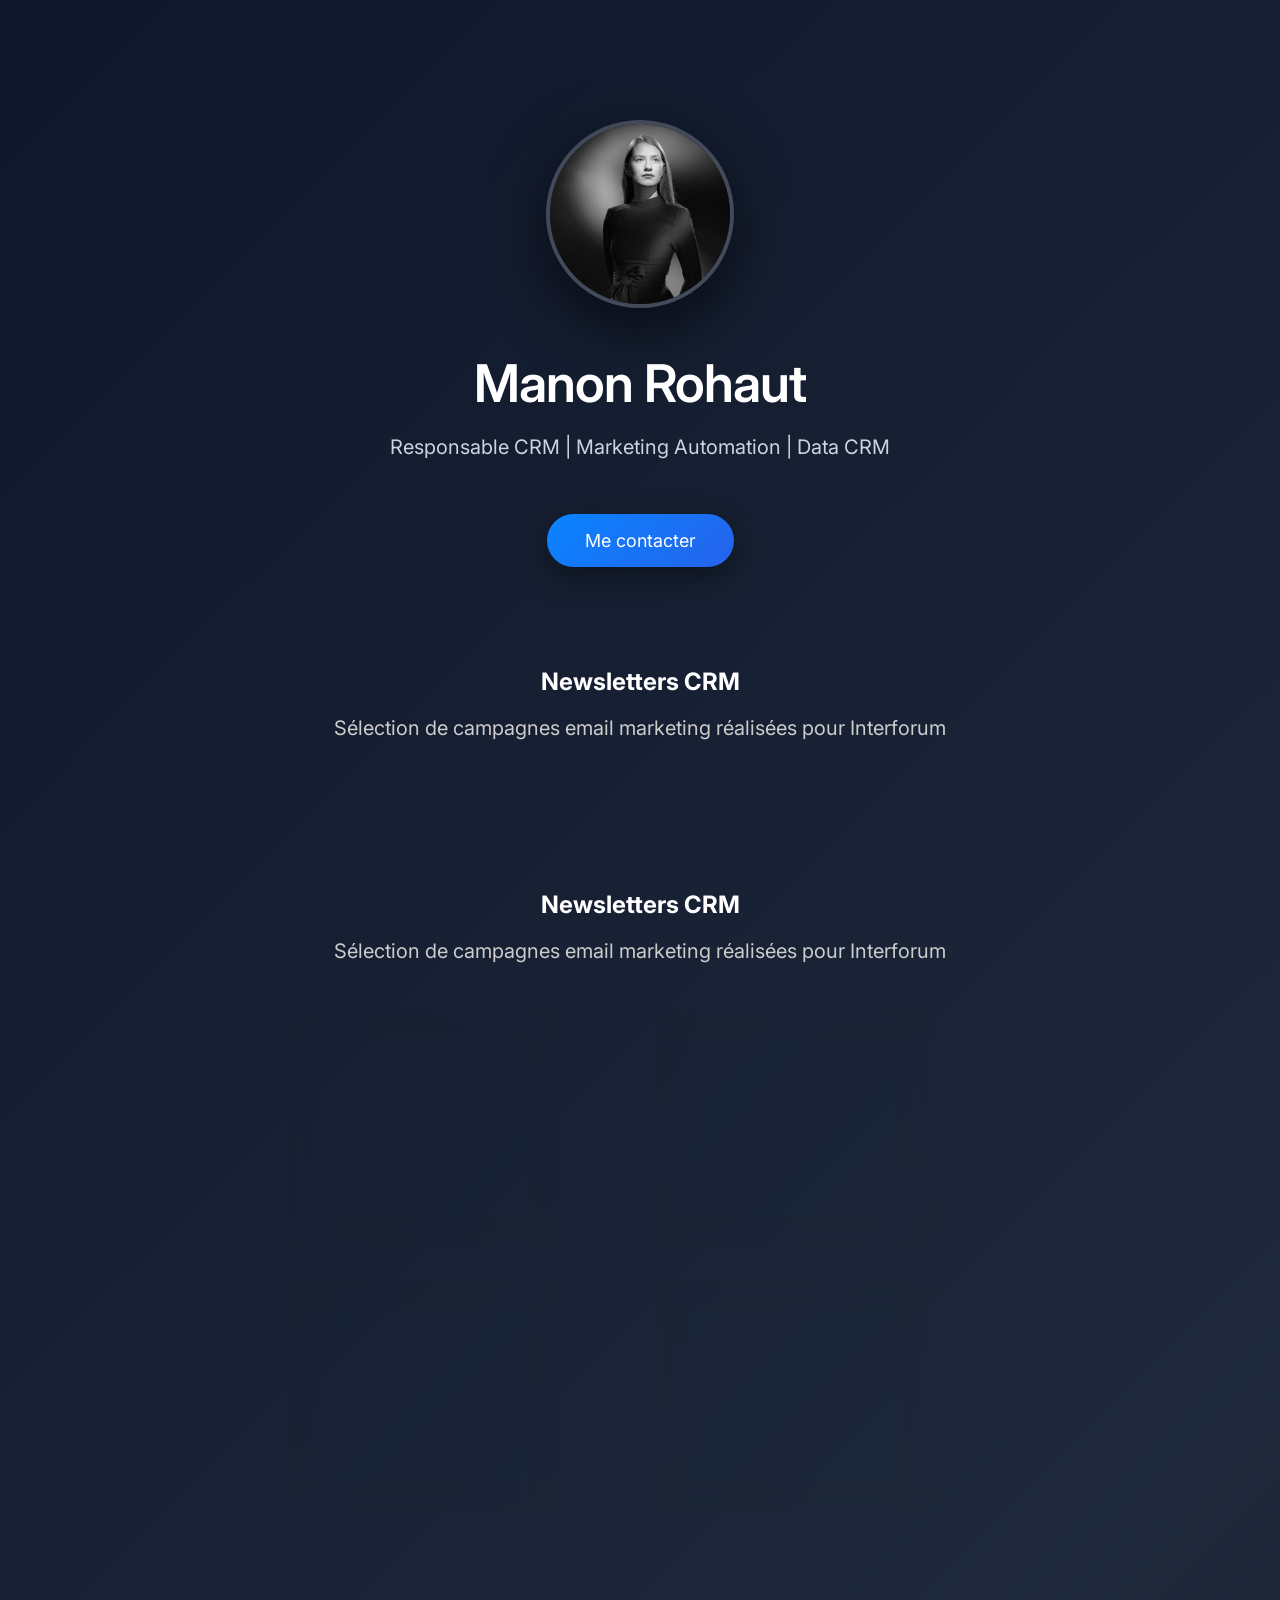
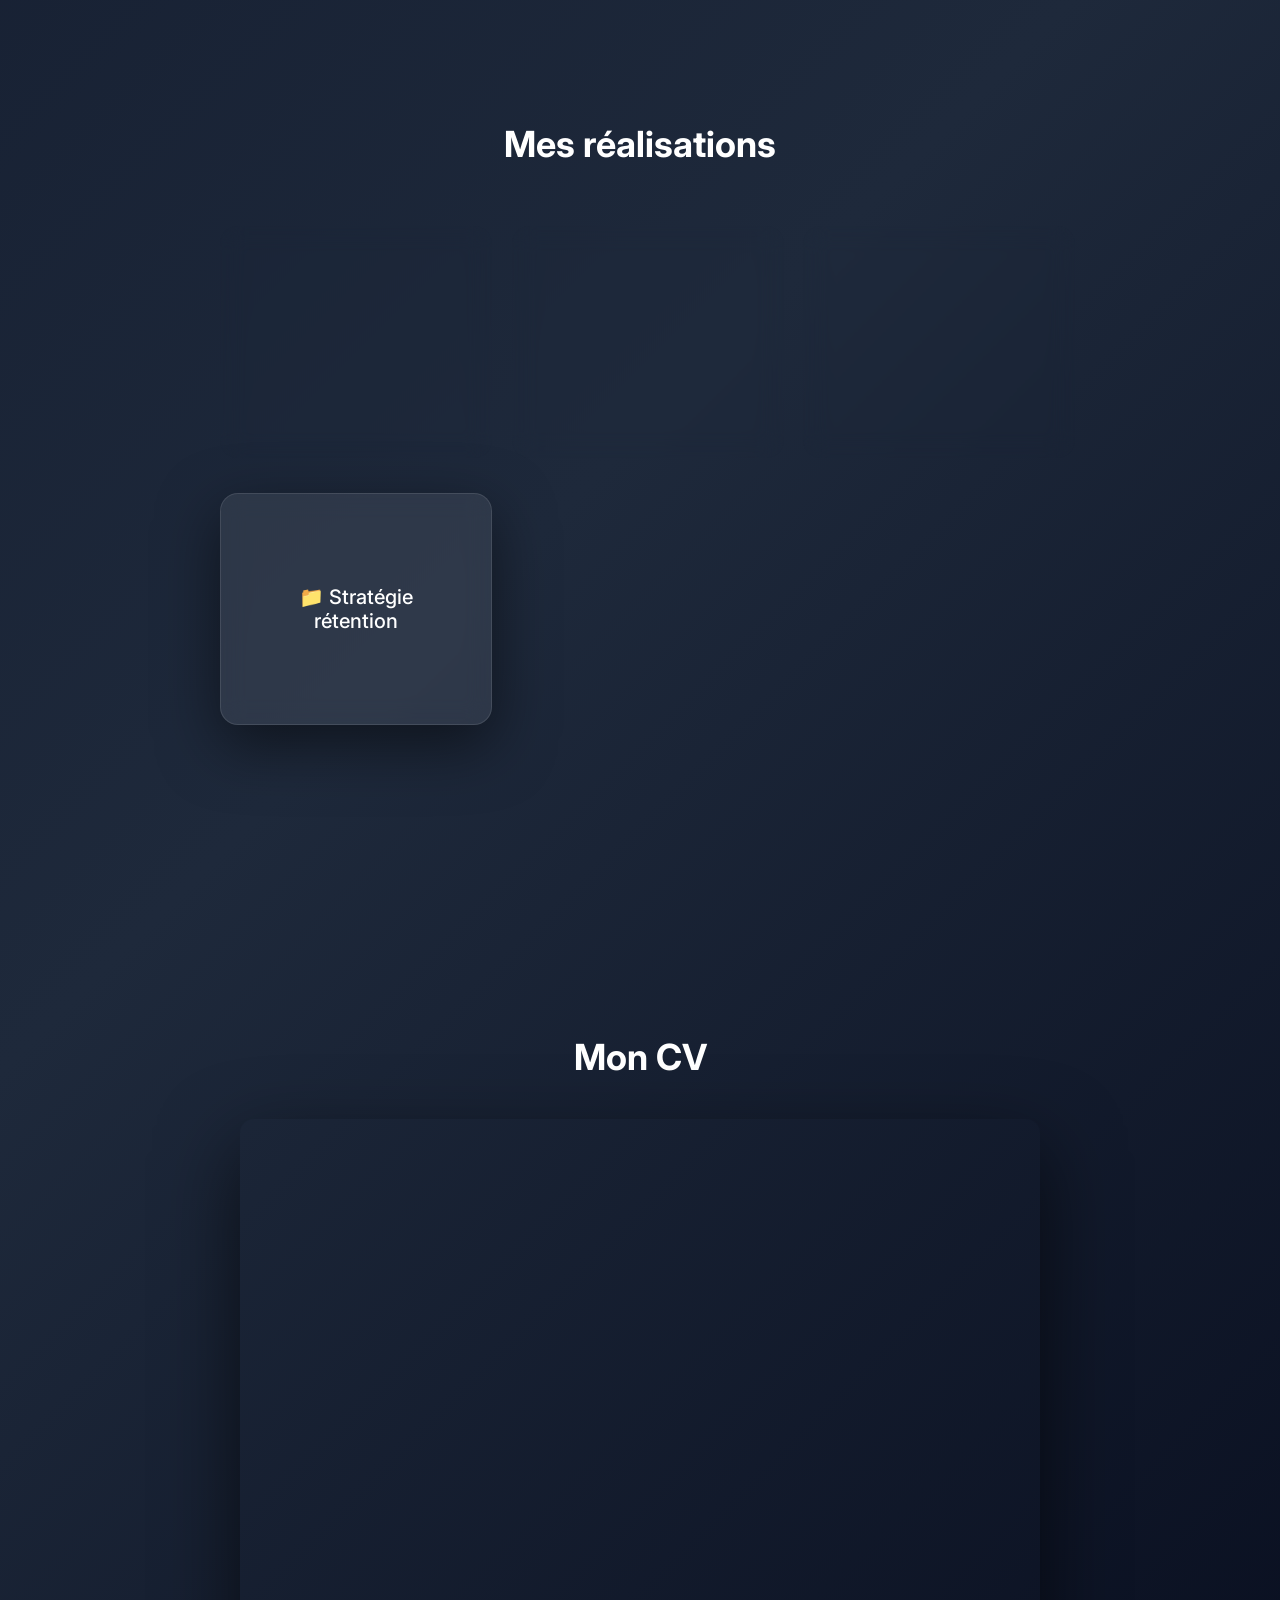
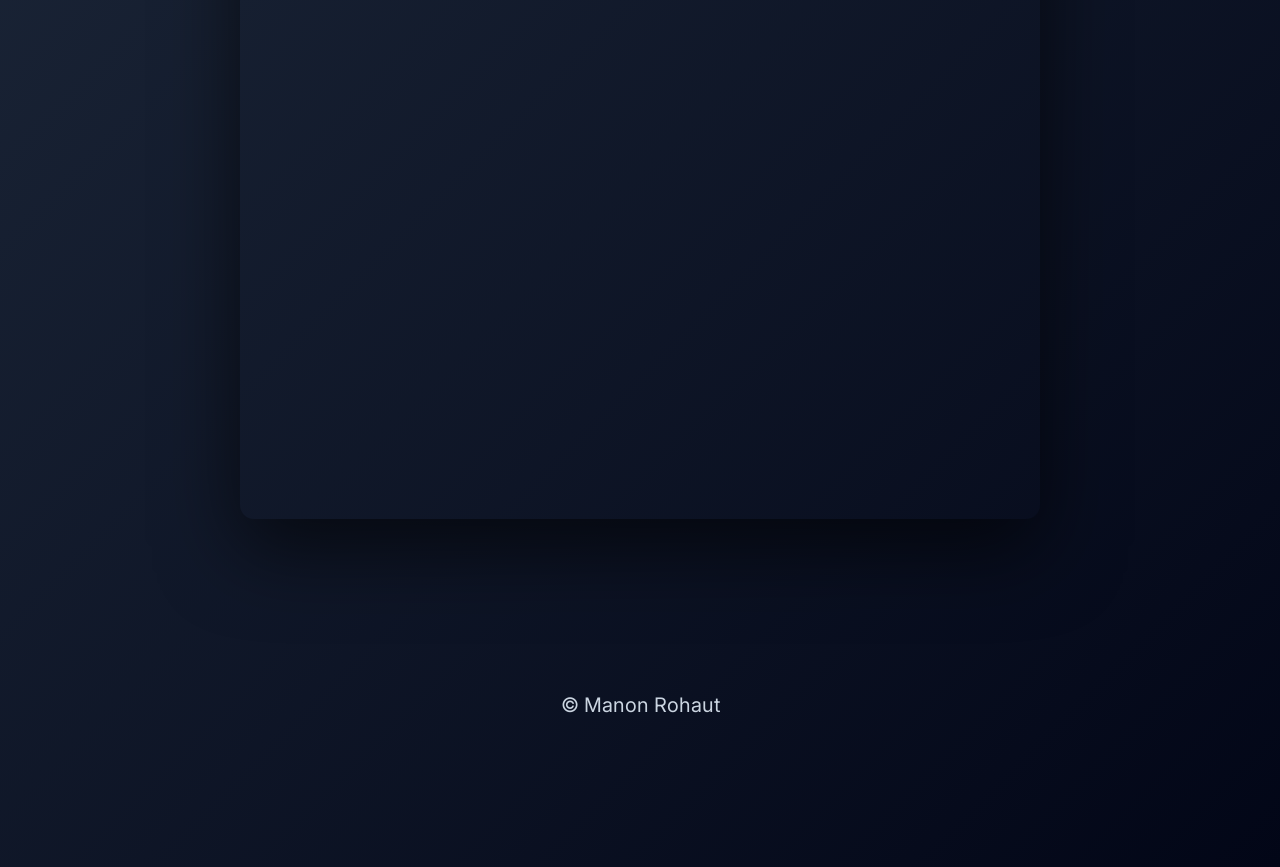
==== index.html @ 336e233c "Fix HTML structure and add interactivity script" ====
﻿<!DOCTYPE html>
<html lang="fr">
<head>
<meta charset="UTF-8">
<title>Portfolio CRM - Manon Rohaut</title>
<link rel="stylesheet" href="style.css">
<link rel="preconnect" href="https://fonts.googleapis.com">
<link href="https://fonts.googleapis.com/css2?family=Inter:wght@400;500;600&display=swap" rel="stylesheet">
</head>

<body>

<!-- HERO -->

<section class="hero">

<img src="images/photo manon portfolio.png" class="profile-photo">

<h1>Manon Rohaut</h1>
<p>Responsable CRM | Marketing Automation | Data CRM</p>

<a href="mailto:rohaut.manon@gmail.com" class="contact-button">
Me contacter
</a>

<section class="newsletter-section">

<h2>Newsletters CRM</h2>
<p class="subtitle">
Sélection de campagnes email marketing réalisées pour Interforum
</p>

<section class="newsletter-section">

<h2>Newsletters CRM</h2>

<p class="subtitle">
Sélection de campagnes email marketing réalisées pour Interforum
</p>

<div class="folder-container">

<div class="folder">

<div class="folder-title">📢 Marketing</div>

<div class="folder-content">

<a href="TON LIEN 1" target="_blank">🗯️ Nos titres au coeur de l'actu | BD/Mangas/Jeunesse 2026</a>
<a href="LIEN2" target="_blank">📘 Nos titres au coeur de l'actu | Littérature 2026</a>
<a href="LIEN3" target="_blank">🗯️ Au cœur de l’actu | BD/Mangas 2025</a>
<a href="LIEN4" target="_blank">💥 Au cœur de l’actu | Littérature 2025</a>
<a href="LIEN5" target="_blank">⚡ Inoxtag</a>
<a href="LIEN6" target="_blank">🗯️ Hugo Décrypte</a>
<a href="LIEN7" target="_blank">📚 Franck Thilliez</a>
<a href="LIEN8" target="_blank">🖋️ Nos auteurs d'Octobre</a>
<a href="LIEN9" target="_blank">🖋️ Nos auteurs de Septembre</a>
<a href="LIEN10" target="_blank">🔪 Mois du Polar</a>
<a href="LIEN11" target="_blank">🌞 Lectures d'été jeunesse</a>

</div>

</div>



<div class="folder">

<div class="folder-title">💼 Commercial</div>

<div class="folder-content">

<a href="LIEN12" target="_blank">🧘 Rayon Pratique</a>
<a href="LIEN13" target="_blank">🎈 Rayon Jeunesse</a>
<a href="LIEN14" target="_blank">🕵️‍♂️ Rayon Polar</a>
<a href="LIEN15" target="_blank">✨ JLMW 2026</a>
<a href="LIEN16" target="_blank">🎁 Fin d'année</a>
<a href="LIEN17" target="_blank">🏷️ Opération commerciale</a>
<a href="LIEN18" target="_blank">🚀 Nouveautés à paraître</a>

</div>

</div>



<div class="folder">

<div class="folder-title">⚙️ Services</div>

<div class="folder-content">

<a href="LIEN19" target="_blank">✅ Nouveau client #1</a>
<a href="LIEN20" target="_blank">✅ Nouveau client #2</a>
<a href="LIEN21" target="_blank">🖱️ Formation site BE</a>
<a href="LIEN22" target="_blank">🗯️ Votre avis compte</a>

</div>

</div>



<div class="folder">

<div class="folder-title">🏢 Interne / Editeurs</div>

<div class="folder-content">

<a href="LIEN23" target="_blank">Politique TVA Cultura</a>
<a href="LIEN24" target="_blank">🎥 Agenda médias</a>
<a href="LIEN25" target="_blank">📅 Informations forces de vente</a>
<a href="LIEN26" target="_blank">📅 Dates à retenir</a>

</div>

</div>

</div>

</section>

<!-- REALISATIONS -->

<section class="projects">

<h2>Mes réalisations</h2>

<div class="folder-container">

<a href="projet1/index.html" class="folder">
📁 Lifecycle CRM
</a>

<a href="projet2/index.html" class="folder">
📁 Segmentation clients
</a>

<a href="projet3/index.html" class="folder">
📁 Optimisation email
</a>

<a href="projet4/index.html" class="folder">
📁 Stratégie rétention
</a>

</div>

</section>



  
</section>

<!-- CV -->

<section class="cv">

<h2>Mon CV</h2>

<iframe src="cv/CV_détaillé_Martin_LALLEMAND_12_2023_.pdf" width="800" height="1000"></iframe>

</section>


<footer>
<p>© Manon Rohaut</p>
</footer>

<script>

document.querySelectorAll(".folder-title").forEach(folder => {

folder.addEventListener("click", () => {

const content = folder.nextElementSibling

if(content.style.display === "flex"){
content.style.display = "none"
}
else{
content.style.display = "flex"
}

})

})

</script>

  
</body>

</html>
---- style.css ----
body{
font-family: Inter,-apple-system,BlinkMacSystemFont,"Segoe UI",Roboto,Helvetica,Arial,sans-serif;
margin:0;
background:linear-gradient(135deg,#0f172a,#1e293b,#020617);
color:white;
text-align:center;
}

/* HERO */

.hero{
padding:120px 20px 80px;
}

.profile-photo{
width:180px;
height:180px;
border-radius:50%;
object-fit:cover;
object-position:50% 15%;
margin-bottom:30px;
border:4px solid rgba(255,255,255,0.2);
box-shadow:0 20px 60px rgba(0,0,0,0.6);
}

h1{
font-size:52px;
margin:10px 0;
font-weight:600;
letter-spacing:-1px;
}

p{
font-size:20px;
color:#cbd5e1;
}

/* BOUTON CONTACT */

.contact-button{
display:inline-block;
margin-top:35px;
padding:16px 38px;
background:linear-gradient(135deg,#0a84ff,#2563eb);
color:white;
font-size:18px;
border-radius:30px;
text-decoration:none;
box-shadow:0 10px 30px rgba(0,0,0,0.4);
transition:all .25s ease;
}

.contact-button:hover{
transform:translateY(-3px);
box-shadow:0 20px 40px rgba(0,0,0,0.5);
}

/* SECTIONS */

section{
max-width:1100px;
margin:auto;
}

.projects{
padding:100px 20px;
}

.projects h2{
font-size:36px;
margin-bottom:60px;
}

.newsletter-section{
padding:80px 10%;
text-align:center;
}

.subtitle{
margin-bottom:50px;
color:#ccc;
}

.folders{
display:flex;
justify-content:center;
gap:60px;
flex-wrap:wrap;
}

.folder{
display:flex;
flex-direction:column;
align-items:center;
justify-content:center;

width:180px;
height:140px;

background:#1f2a3a;
border-radius:10px;

text-decoration:none;
color:white;

font-size:40px;

transition:0.3s;
box-shadow:0 8px 20px rgba(0,0,0,0.25);
}

.folder span{
font-size:16px;
margin-top:10px;
}

.folder:hover{
transform:translateY(-8px);
background:#2d3f58;
}


.category-page{
padding:80px 10%;
text-align:center;
}

.newsletter-list{
margin-top:40px;
display:flex;
flex-direction:column;
gap:15px;
max-width:600px;
margin-left:auto;
margin-right:auto;
}

.newsletter-list a{
background:#1f2a3a;
padding:15px;
border-radius:6px;
text-decoration:none;
color:white;
transition:0.25s;
}

.newsletter-list a:hover{
background:#2d3f58;
transform:translateX(5px);
}

.back{
display:inline-block;
margin-top:40px;
text-decoration:none;
color:white;
opacity:0.8;
}


/* DOSSIERS */

.folder-container{
display:grid;
grid-template-columns:repeat(auto-fit,minmax(220px,1fr));
gap:35px;
}

.folder{
background:rgba(255,255,255,0.08);
backdrop-filter:blur(12px);
padding:45px;
border-radius:18px;
text-decoration:none;
color:white;
font-size:20px;
font-weight:500;
border:1px solid rgba(255,255,255,0.1);
box-shadow:0 20px 60px rgba(0,0,0,0.5);
transition:all .25s ease;
}

.folder:hover{
transform:translateY(-6px) scale(1.03);
background:rgba(255,255,255,0.15);
}

/* CV */

.cv{
padding:100px 20px;
}

.cv h2{
font-size:36px;
margin-bottom:40px;
}

iframe{
border:none;
border-radius:14px;
box-shadow:0 30px 80px rgba(0,0,0,0.6);
}

/* FOOTER */

footer{
padding:50px;
font-size:14px;
color:#94a3b8;
}
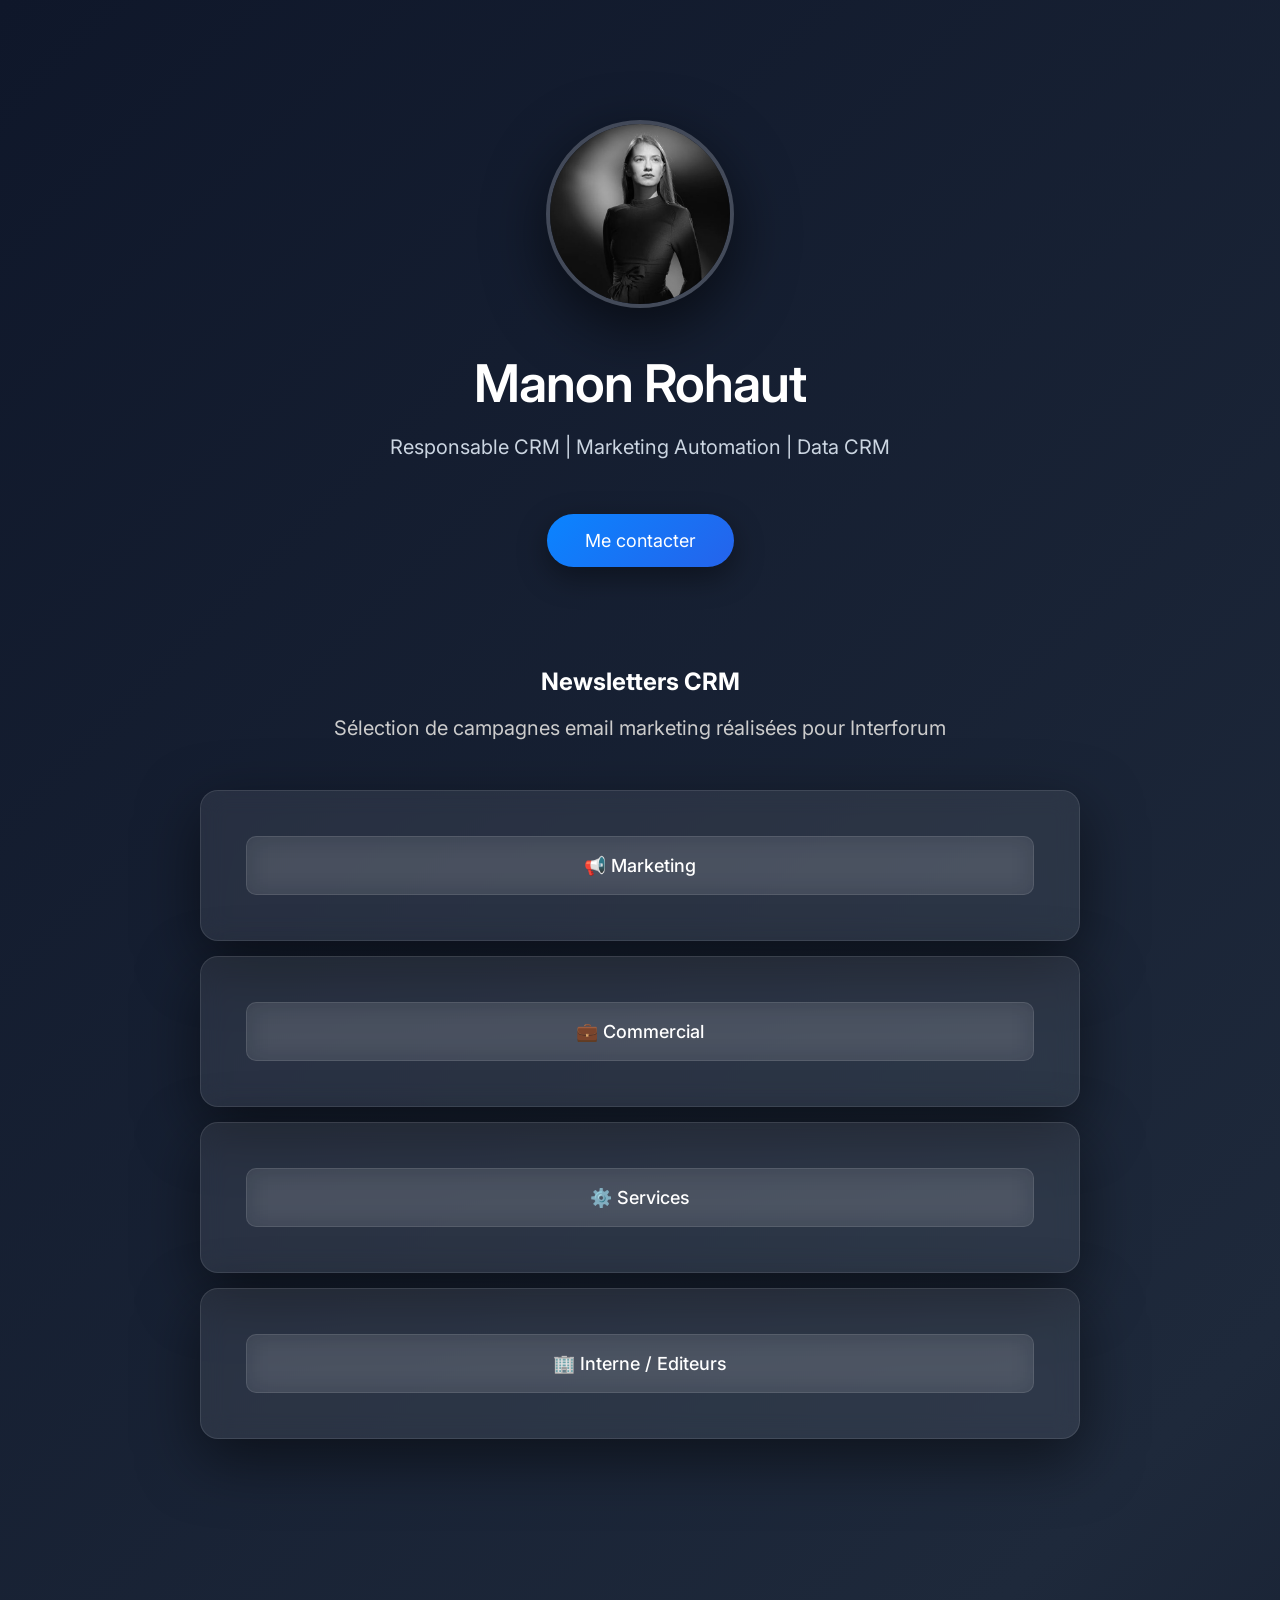
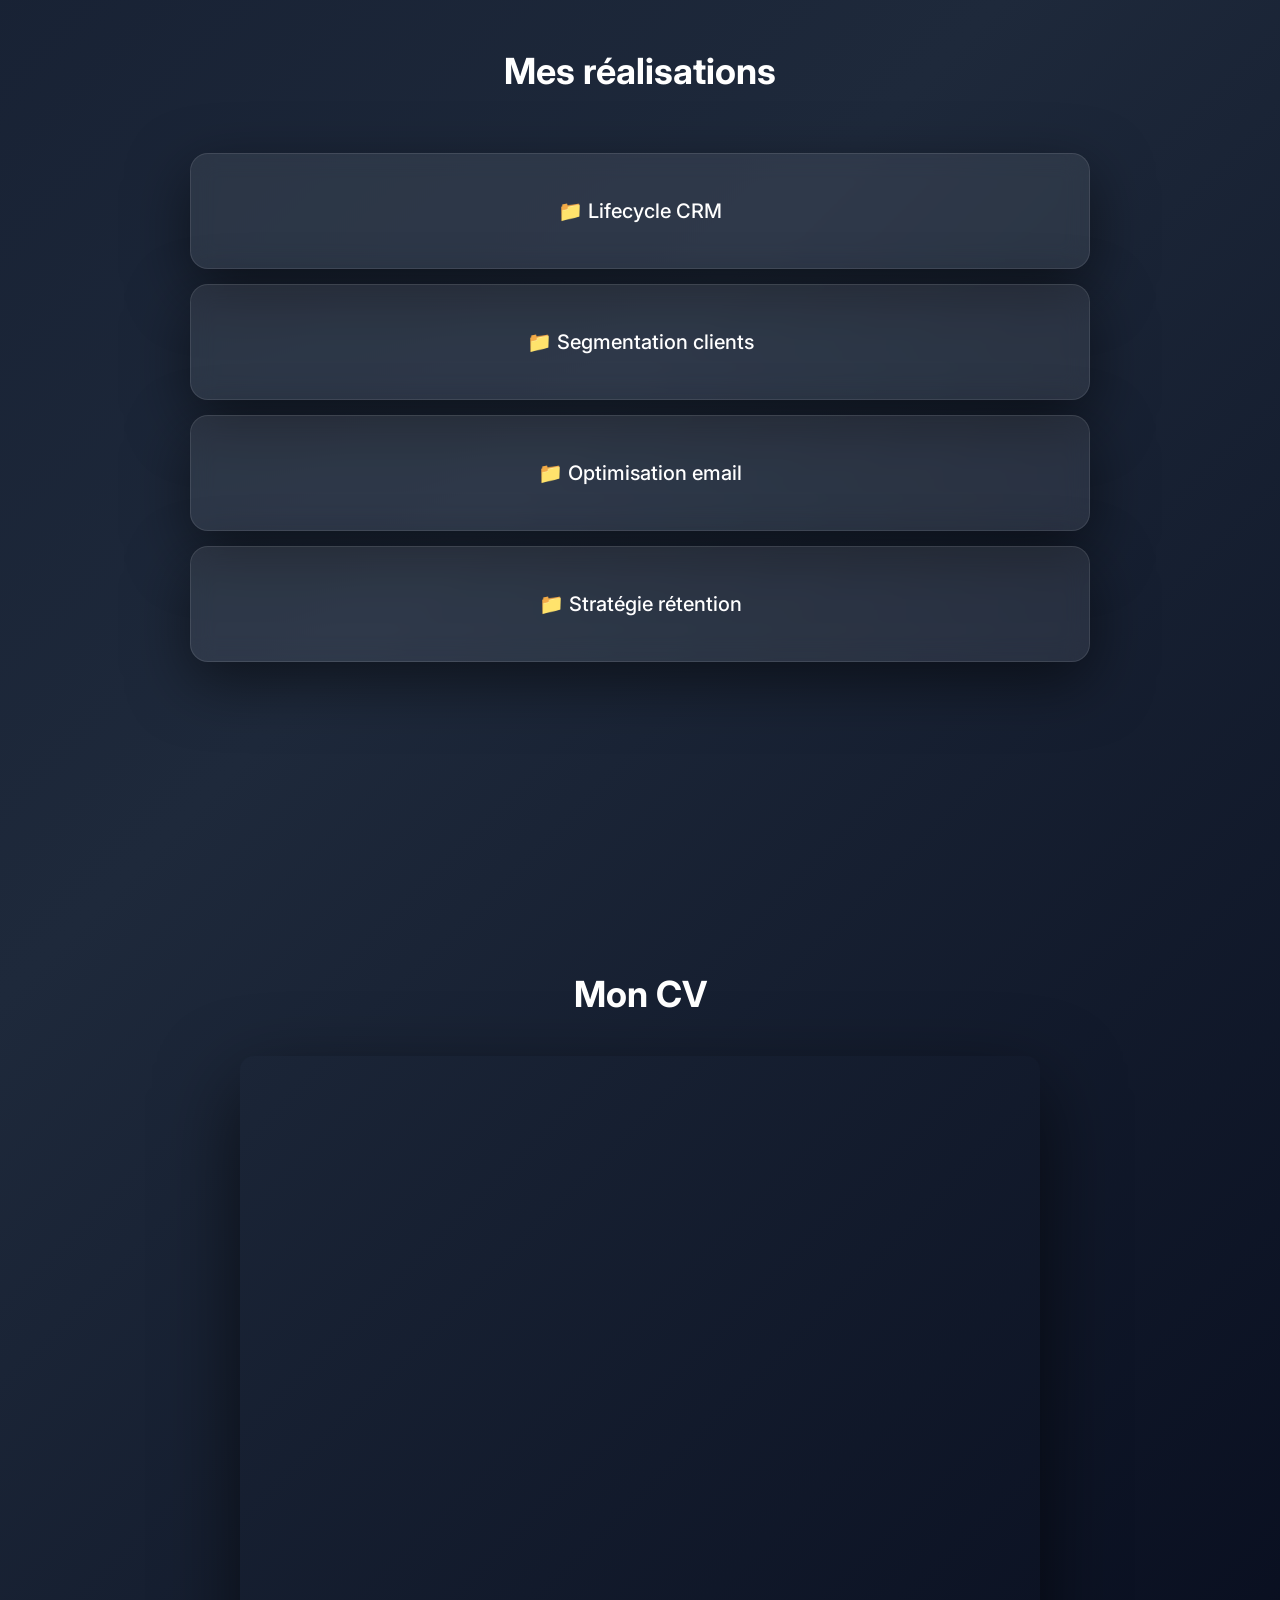
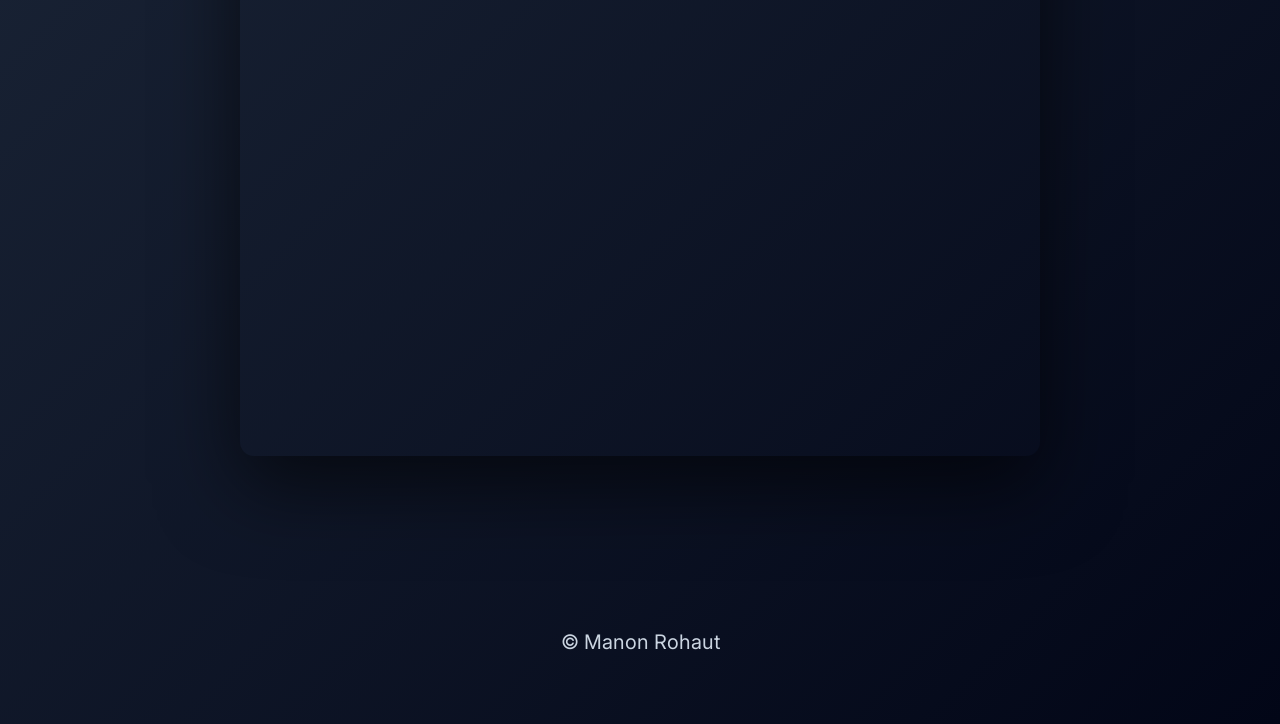
==== commit a94f6f07: "Fix HTML formatting and remove duplicates" ====
--- a/index.html
+++ b/index.html
@@ -22,13 +22,6 @@
 <a href="mailto:rohaut.manon@gmail.com" class="contact-button">
 Me contacter
 </a>
-
-<section class="newsletter-section">
-
-<h2>Newsletters CRM</h2>
-<p class="subtitle">
-Sélection de campagnes email marketing réalisées pour Interforum
-</p>
 
 <section class="newsletter-section">
 
--- a/style.css
+++ b/style.css
@@ -81,44 +81,6 @@
 color:#ccc;
 }
 
-.folders{
-display:flex;
-justify-content:center;
-gap:60px;
-flex-wrap:wrap;
-}
-
-.folder{
-display:flex;
-flex-direction:column;
-align-items:center;
-justify-content:center;
-
-width:180px;
-height:140px;
-
-background:#1f2a3a;
-border-radius:10px;
-
-text-decoration:none;
-color:white;
-
-font-size:40px;
-
-transition:0.3s;
-box-shadow:0 8px 20px rgba(0,0,0,0.25);
-}
-
-.folder span{
-font-size:16px;
-margin-top:10px;
-}
-
-.folder:hover{
-transform:translateY(-8px);
-background:#2d3f58;
-}
-
 
 .category-page{
 padding:80px 10%;
@@ -210,5 +172,53 @@
 color:#94a3b8;
 }
 
-
-
+/* DOSSIERS NEWSLETTERS OUVRABLES */
+
+.folder-container{
+max-width:900px;
+margin:auto;
+display:flex;
+flex-direction:column;
+gap:15px;
+}
+
+.folder-title{
+background:rgba(255,255,255,0.08);
+backdrop-filter:blur(12px);
+padding:18px 22px;
+border-radius:10px;
+cursor:pointer;
+font-size:18px;
+font-weight:500;
+border:1px solid rgba(255,255,255,0.1);
+transition:all .2s ease;
+}
+
+.folder-title:hover{
+background:rgba(255,255,255,0.15);
+}
+
+.folder-content{
+display:none;
+flex-direction:column;
+margin-top:8px;
+background:rgba(255,255,255,0.04);
+border-radius:10px;
+overflow:hidden;
+border:1px solid rgba(255,255,255,0.08);
+}
+
+.folder-content a{
+padding:14px 18px;
+text-decoration:none;
+color:#e2e8f0;
+border-top:1px solid rgba(255,255,255,0.05);
+transition:all .2s ease;
+}
+
+.folder-content a:hover{
+background:rgba(255,255,255,0.08);
+padding-left:22px;
+}
+
+
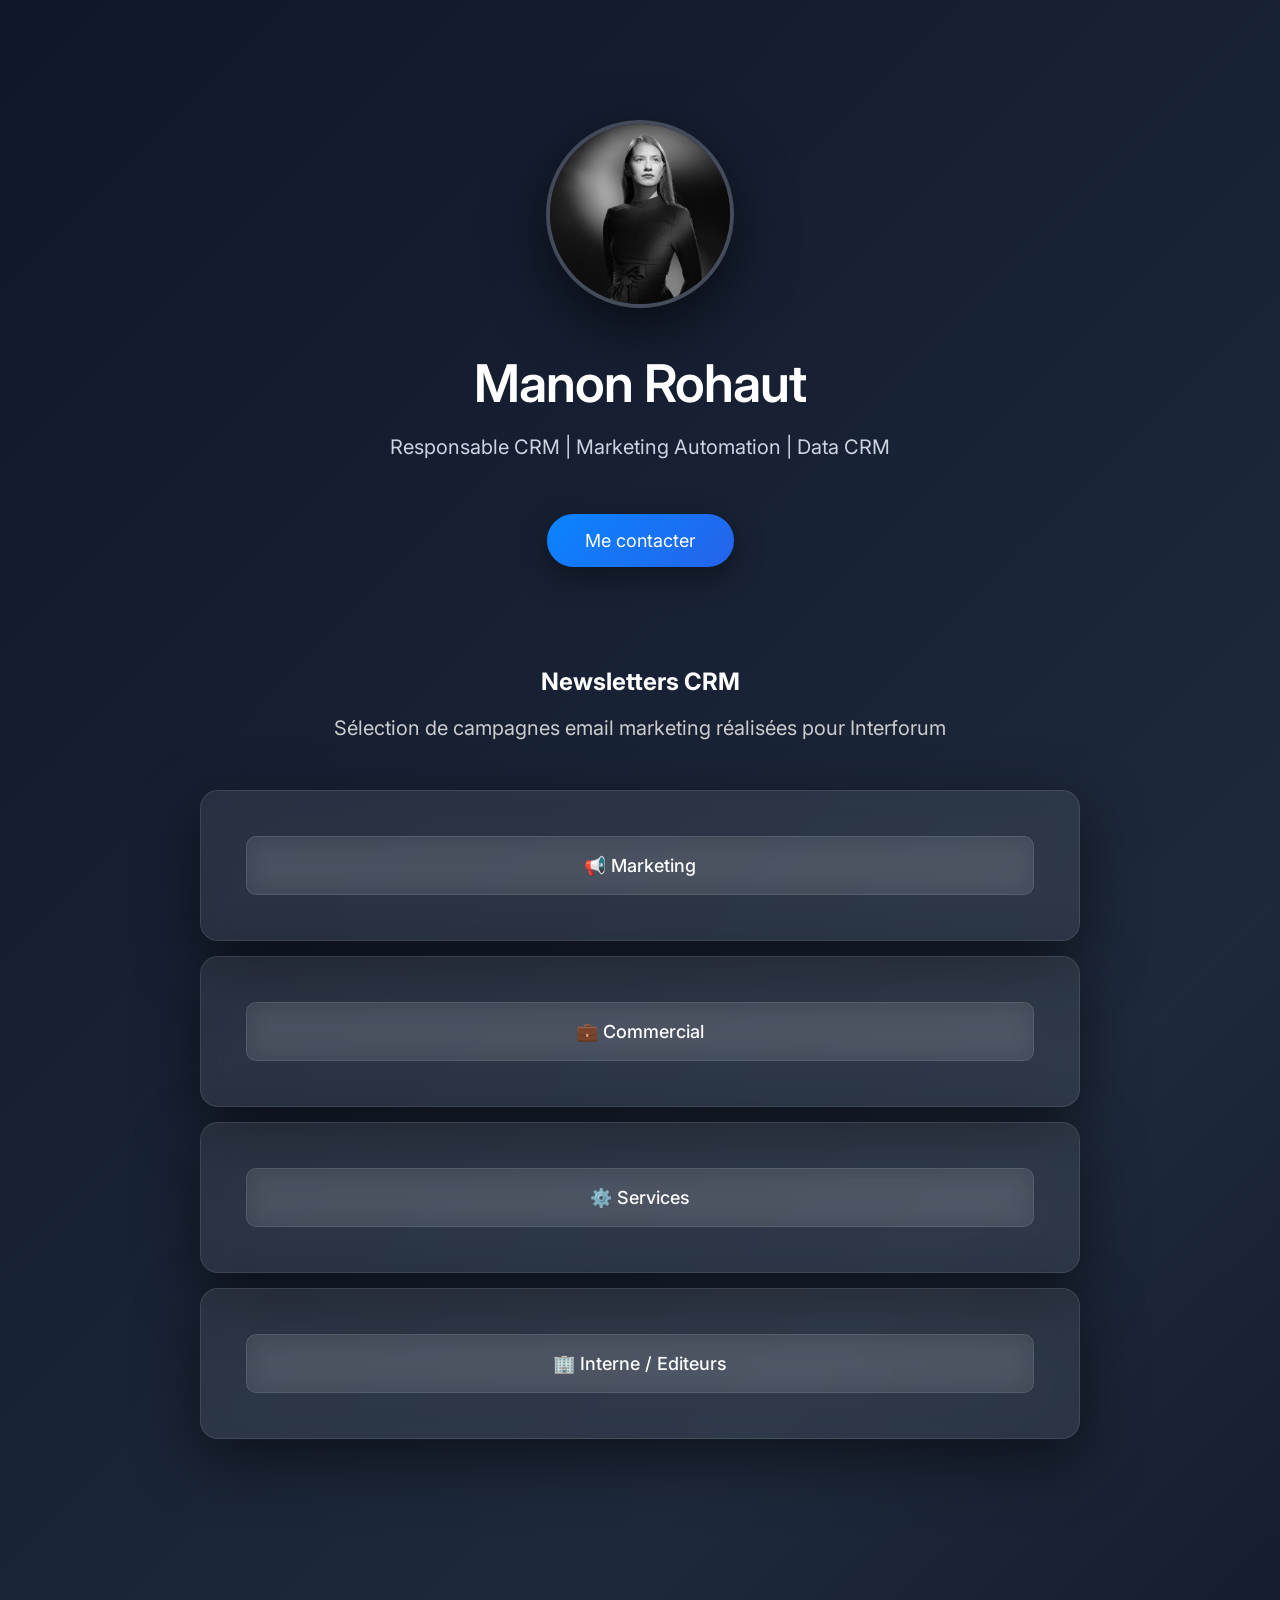
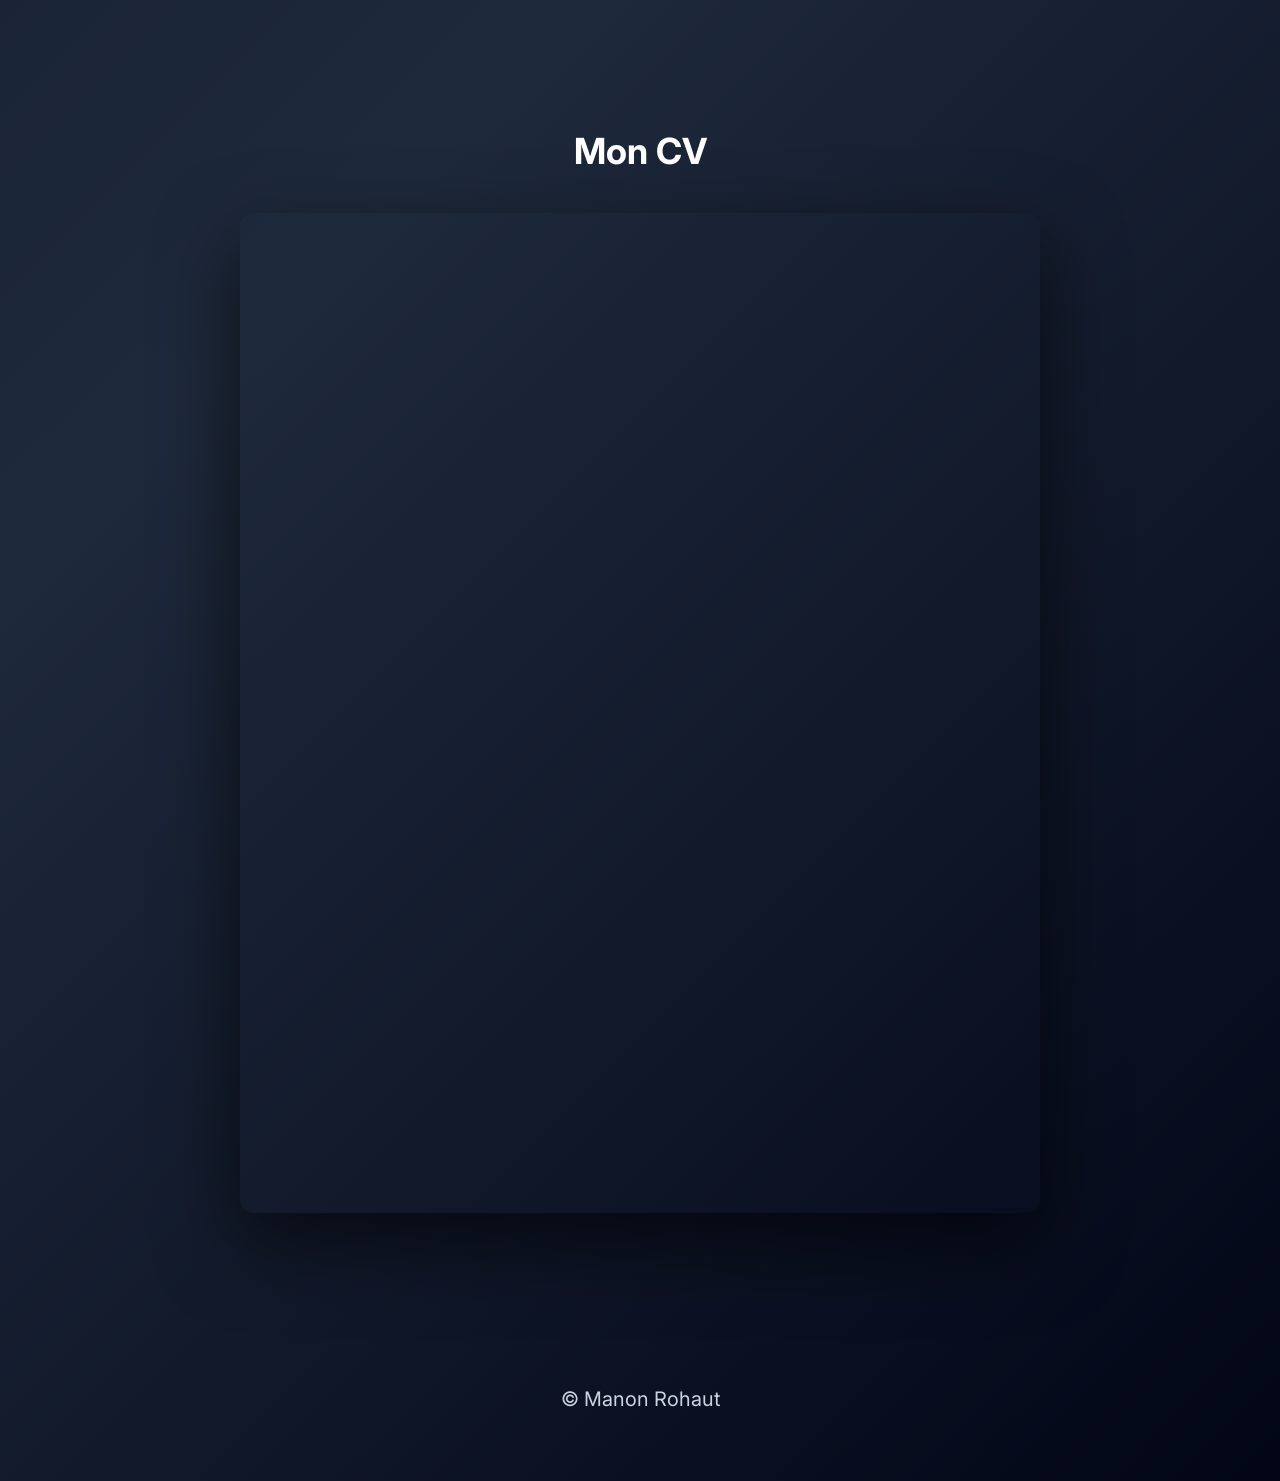
==== commit be4995fc: "suppression bloc "mes realisations"" ====
--- a/index.html
+++ b/index.html
@@ -39,17 +39,17 @@
 
 <div class="folder-content">
 
-<a href="TON LIEN 1" target="_blank">🗯️ Nos titres au coeur de l'actu | BD/Mangas/Jeunesse 2026</a>
-<a href="LIEN2" target="_blank">📘 Nos titres au coeur de l'actu | Littérature 2026</a>
-<a href="LIEN3" target="_blank">🗯️ Au cœur de l’actu | BD/Mangas 2025</a>
-<a href="LIEN4" target="_blank">💥 Au cœur de l’actu | Littérature 2025</a>
-<a href="LIEN5" target="_blank">⚡ Inoxtag</a>
-<a href="LIEN6" target="_blank">🗯️ Hugo Décrypte</a>
-<a href="LIEN7" target="_blank">📚 Franck Thilliez</a>
-<a href="LIEN8" target="_blank">🖋️ Nos auteurs d'Octobre</a>
-<a href="LIEN9" target="_blank">🖋️ Nos auteurs de Septembre</a>
-<a href="LIEN10" target="_blank">🔪 Mois du Polar</a>
-<a href="LIEN11" target="_blank">🌞 Lectures d'été jeunesse</a>
+<a href="https://tr.news.interforum.fr/hit/B2D1/08K/gz/[base64]" target="_blank">🗯️ Nos titres au coeur de l'actu | BD/Mangas/Jeunesse 2026</a>
+<a href="https://tr.news.interforum.fr/hit/B2D1/08K/gz/[base64]" target="_blank">📘 Nos titres au coeur de l'actu | Littérature 2026</a>
+<a href="https://tr.news.interforum.fr/hit/B2D1/08K/gz/[base64]" target="_blank">🗯️ Au cœur de l’actu | BD/Mangas 2025</a>
+<a href="https://tr.news.interforum.fr/hit/B2D1/08K/gz/[base64]" target="_blank">💥 Au cœur de l’actu | Littérature 2025</a>
+<a href="https://tr.news.interforum.fr/hit/B2D1/08K/gz/[base64]" target="_blank">⚡ Inoxtag</a>
+<a href="https://tr.news.interforum.fr/hit/B2D1/08K/gz/[base64]" target="_blank">🗯️ Hugo Décrypte</a>
+<a href="https://tr.news.interforum.fr/hit/B2D1/08K/gz/[base64]" target="_blank">📚 Franck Thilliez</a>
+<a href="https://tr.news.interforum.fr/hit/B2D1/08K/gz/[base64]" target="_blank">🖋️ Nos auteurs d'Octobre</a>
+<a href="https://tr.news.interforum.fr/hit/B2D1/08K/gz/[base64]" target="_blank">🖋️ Nos auteurs de Septembre</a>
+<a href="https://tr.news.interforum.fr/hit/B2D1/08K/gz/[base64]" target="_blank">🔪 Mois du Polar</a>
+<a href="https://tr.news.interforum.fr/hit/B2D1/08K/gz/[base64]" target="_blank">🌞 Lectures d'été jeunesse</a>
 
 </div>
 
@@ -63,13 +63,13 @@
 
 <div class="folder-content">
 
-<a href="LIEN12" target="_blank">🧘 Rayon Pratique</a>
-<a href="LIEN13" target="_blank">🎈 Rayon Jeunesse</a>
-<a href="LIEN14" target="_blank">🕵️‍♂️ Rayon Polar</a>
-<a href="LIEN15" target="_blank">✨ JLMW 2026</a>
-<a href="LIEN16" target="_blank">🎁 Fin d'année</a>
-<a href="LIEN17" target="_blank">🏷️ Opération commerciale</a>
-<a href="LIEN18" target="_blank">🚀 Nouveautés à paraître</a>
+<a href="https://tr.news.interforum.fr/hit/B2D1/08K/gz/[base64]" target="_blank">🧘 Rayon Pratique</a>
+<a href="https://tr.news.interforum.fr/hit/B2D1/08K/gz/[base64]" target="_blank">🎈 Rayon Jeunesse</a>
+<a href="https://tr.news.interforum.fr/hit/B2D1/08K/gz/[base64]" target="_blank">🕵️‍♂️ Rayon Polar</a>
+<a href="https://tr.news.interforum.fr/hit/B2D1/08K/gz/[base64]" target="_blank">✨ JLMW 2026</a>
+<a href="https://tr.news.interforum.fr/hit/B2D1/08K/gz/[base64]" target="_blank">🎁 Fin d'année</a>
+<a href="https://tr.news.interforum.fr/hit/B2D1/08K/gz/[base64]" target="_blank">🏷️ Opération commerciale</a>
+<a href="https://tr.news.interforum.fr/hit/B2D1/08K/gz/[base64]" target="_blank">🚀 Nouveautés à paraître</a>
 
 </div>
 
@@ -83,10 +83,10 @@
 
 <div class="folder-content">
 
-<a href="LIEN19" target="_blank">✅ Nouveau client #1</a>
-<a href="LIEN20" target="_blank">✅ Nouveau client #2</a>
-<a href="LIEN21" target="_blank">🖱️ Formation site BE</a>
-<a href="LIEN22" target="_blank">🗯️ Votre avis compte</a>
+<a href="https://tr.news.interforum.fr/hit/B2D1/08K/gz/[base64]" target="_blank">✅ Nouveau client #1</a>
+<a href="https://tr.news.interforum.fr/hit/B2D1/08K/gz/[base64]" target="_blank">✅ Nouveau client #2</a>
+<a href="https://tr.news.interforum.fr/hit/B2D1/08K/gz/[base64]" target="_blank">🖱️ Formation site BE</a>
+<a href="https://tr.news.interforum.fr/hit/B2D1/08K/gz/[base64]" target="_blank">🗯️ Votre avis compte</a>
 
 </div>
 
@@ -100,10 +100,10 @@
 
 <div class="folder-content">
 
-<a href="LIEN23" target="_blank">Politique TVA Cultura</a>
-<a href="LIEN24" target="_blank">🎥 Agenda médias</a>
-<a href="LIEN25" target="_blank">📅 Informations forces de vente</a>
-<a href="LIEN26" target="_blank">📅 Dates à retenir</a>
+<a href="https://tr.news.interforum.fr/hit/B2D1/08K/gz/[base64]" target="_blank">Politique TVA Cultura</a>
+<a href="https://tr.news.interforum.fr/hit/B2D1/08K/gz/[base64]" target="_blank">🎥 Agenda médias</a>
+<a href="https://tr.news.interforum.fr/hit/B2D1/08K/gz/[base64]" target="_blank">📅 Informations forces de vente</a>
+<a href="https://tr.news.interforum.fr/hit/B2D1/08K/gz/[base64]" target="_blank">📅 Dates à retenir</a>
 
 </div>
 
@@ -112,37 +112,6 @@
 </div>
 
 </section>
-
-<!-- REALISATIONS -->
-
-<section class="projects">
-
-<h2>Mes réalisations</h2>
-
-<div class="folder-container">
-
-<a href="projet1/index.html" class="folder">
-📁 Lifecycle CRM
-</a>
-
-<a href="projet2/index.html" class="folder">
-📁 Segmentation clients
-</a>
-
-<a href="projet3/index.html" class="folder">
-📁 Optimisation email
-</a>
-
-<a href="projet4/index.html" class="folder">
-📁 Stratégie rétention
-</a>
-
-</div>
-
-</section>
-
-
-
   
 </section>
 
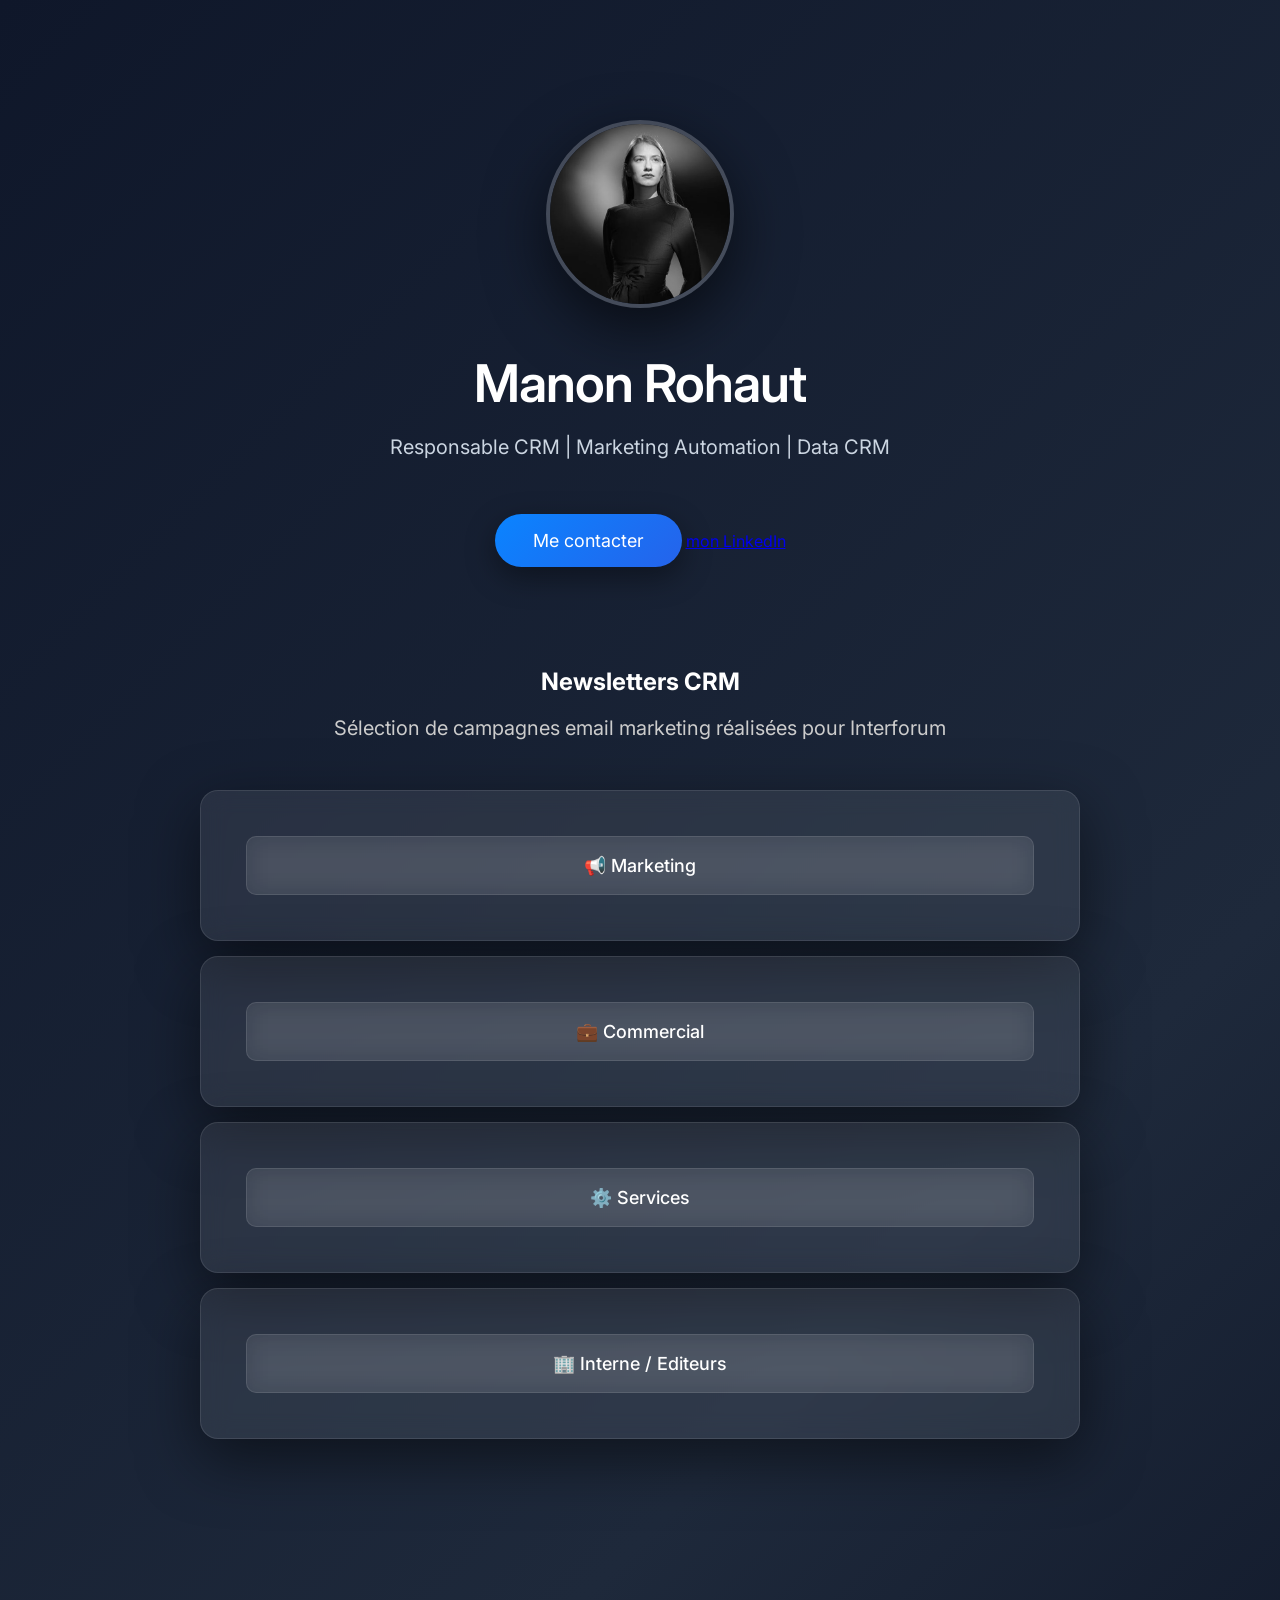
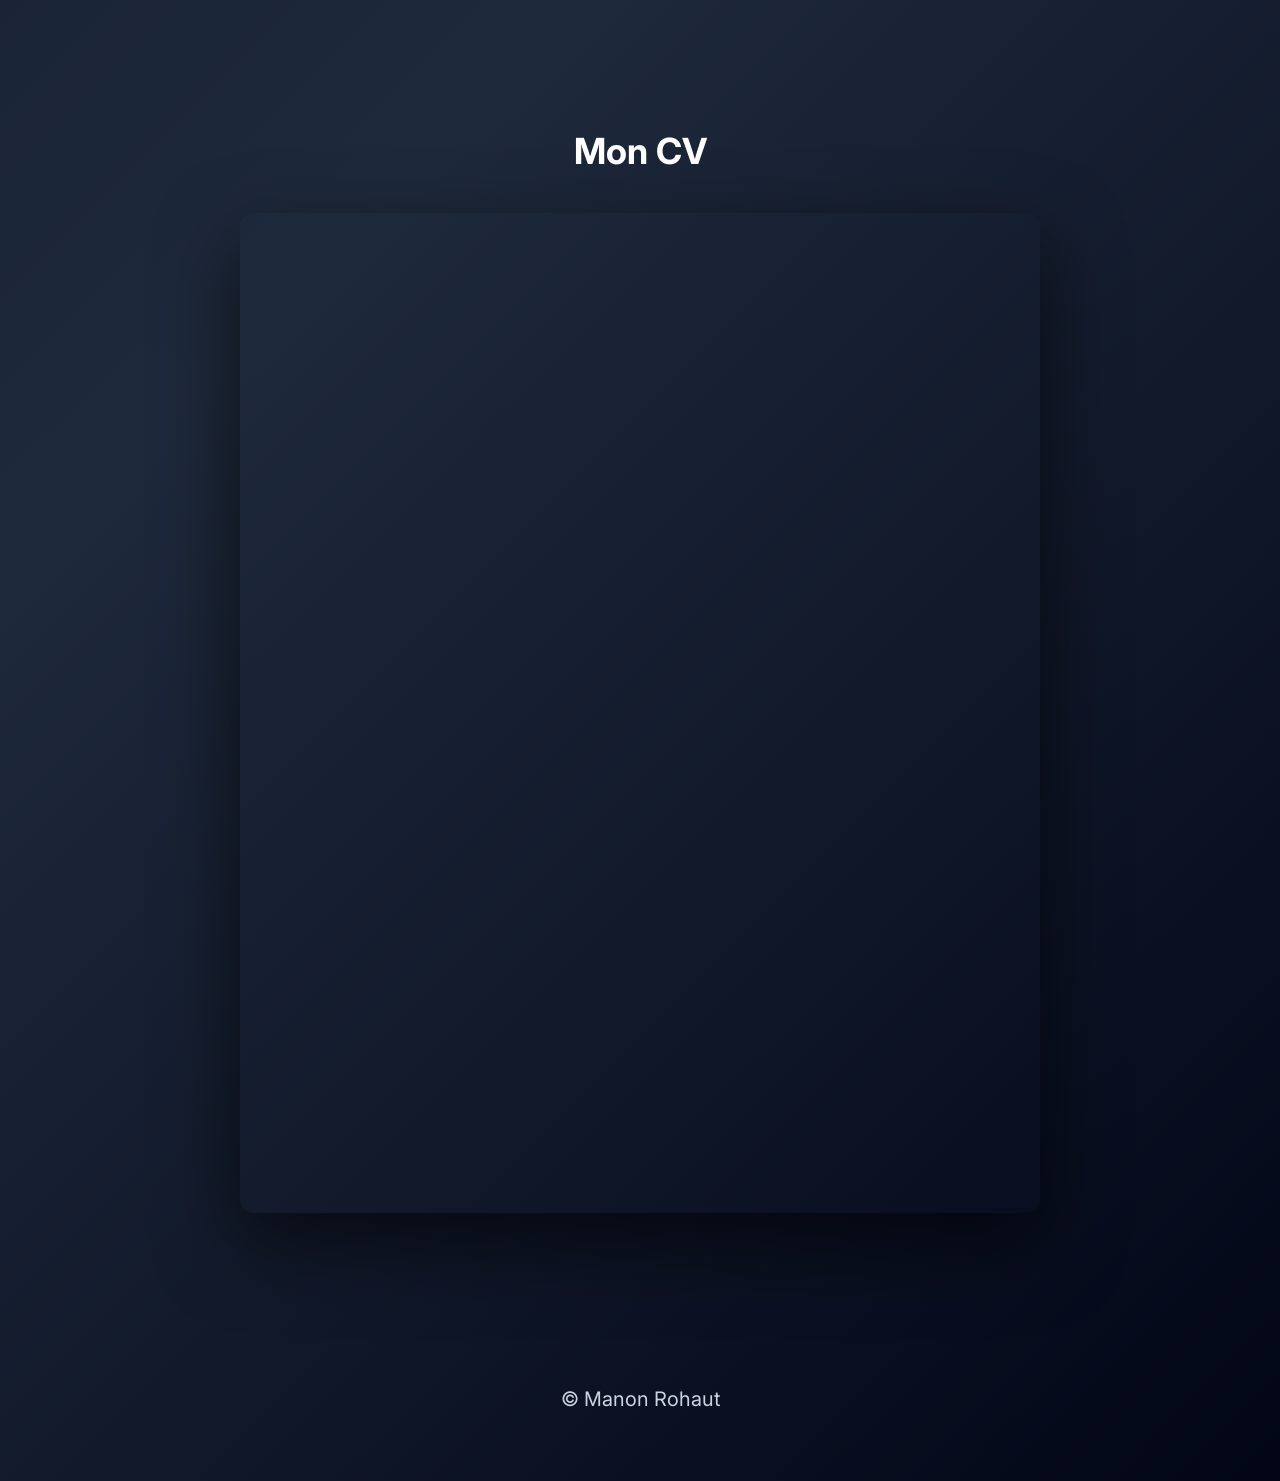
==== commit e409dd2d: "added linkedin button" ====
--- a/index.html
+++ b/index.html
@@ -23,6 +23,10 @@
 Me contacter
 </a>
 
+<a href="https://www.linkedin.com/in/manon-rohaut/" target="_blank" class="linkedin-button">
+mon LinkedIn
+</a>
+  
 <section class="newsletter-section">
 
 <h2>Newsletters CRM</h2>
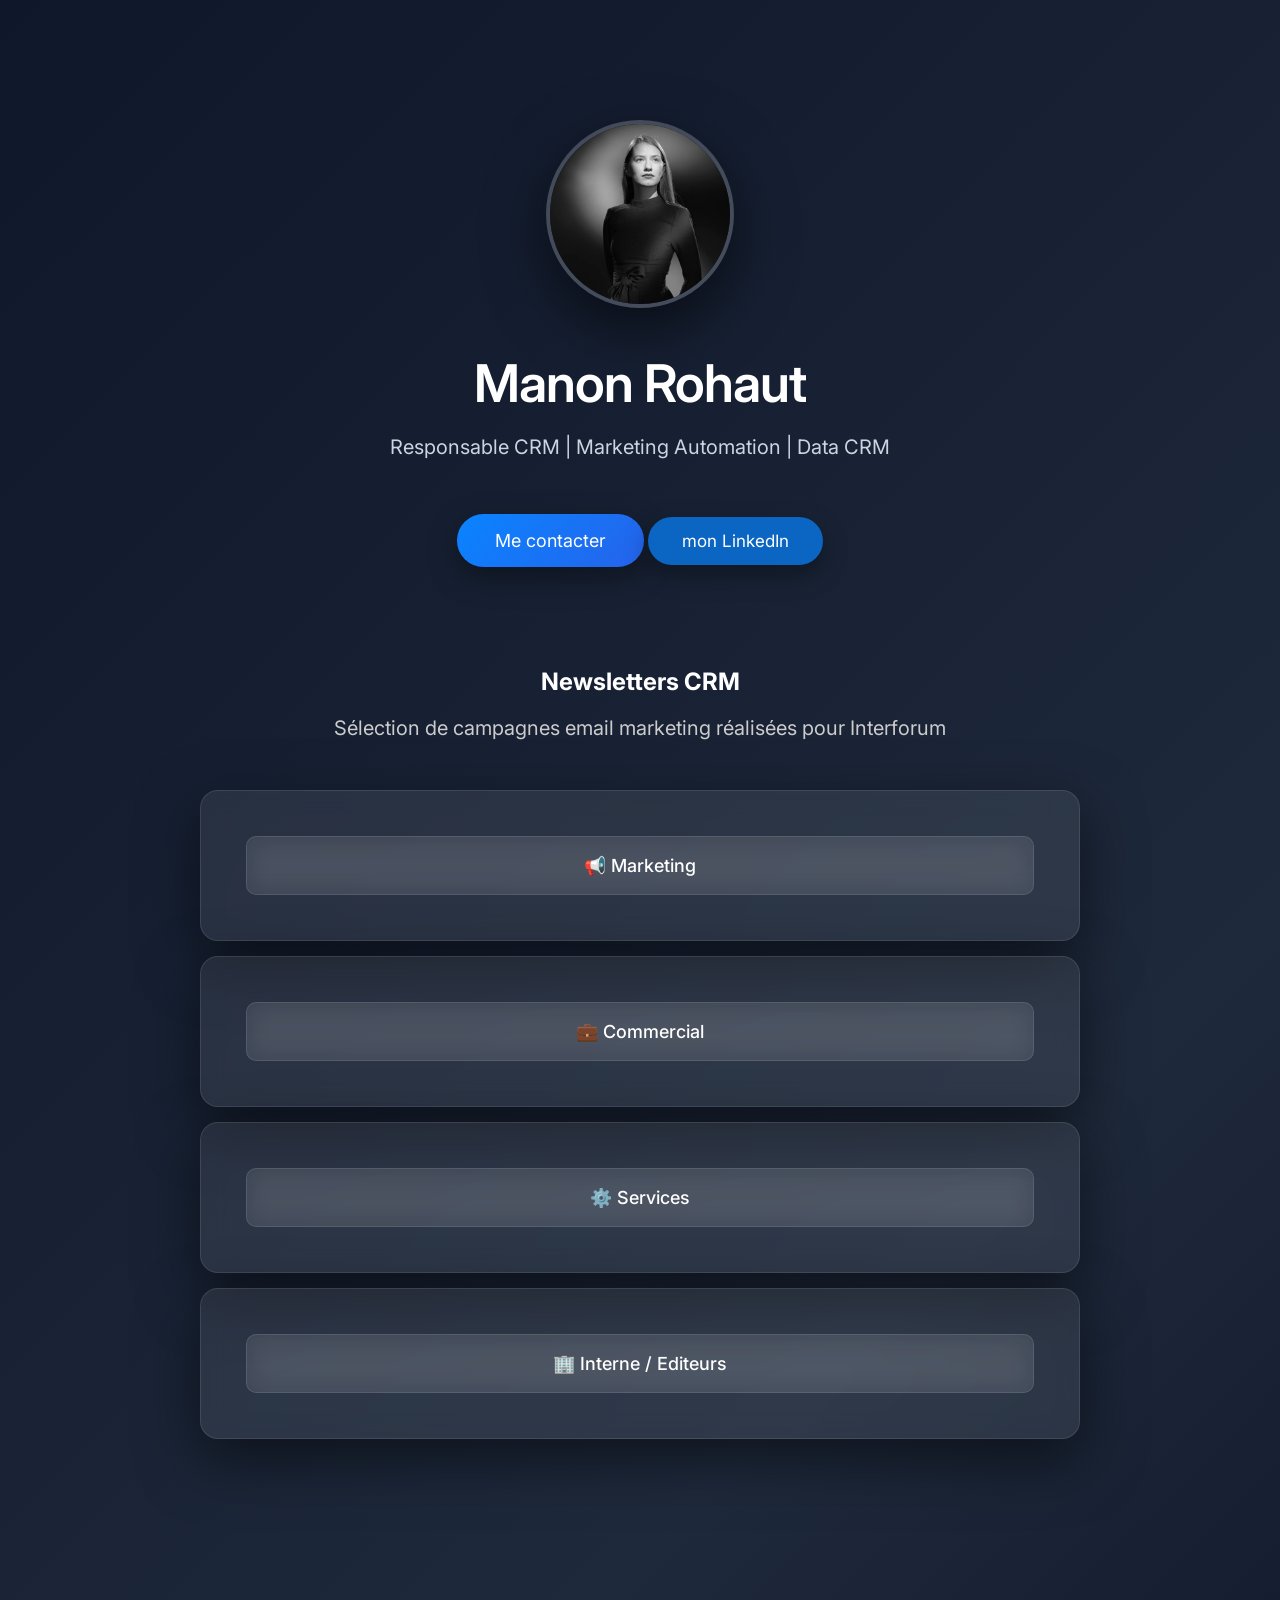
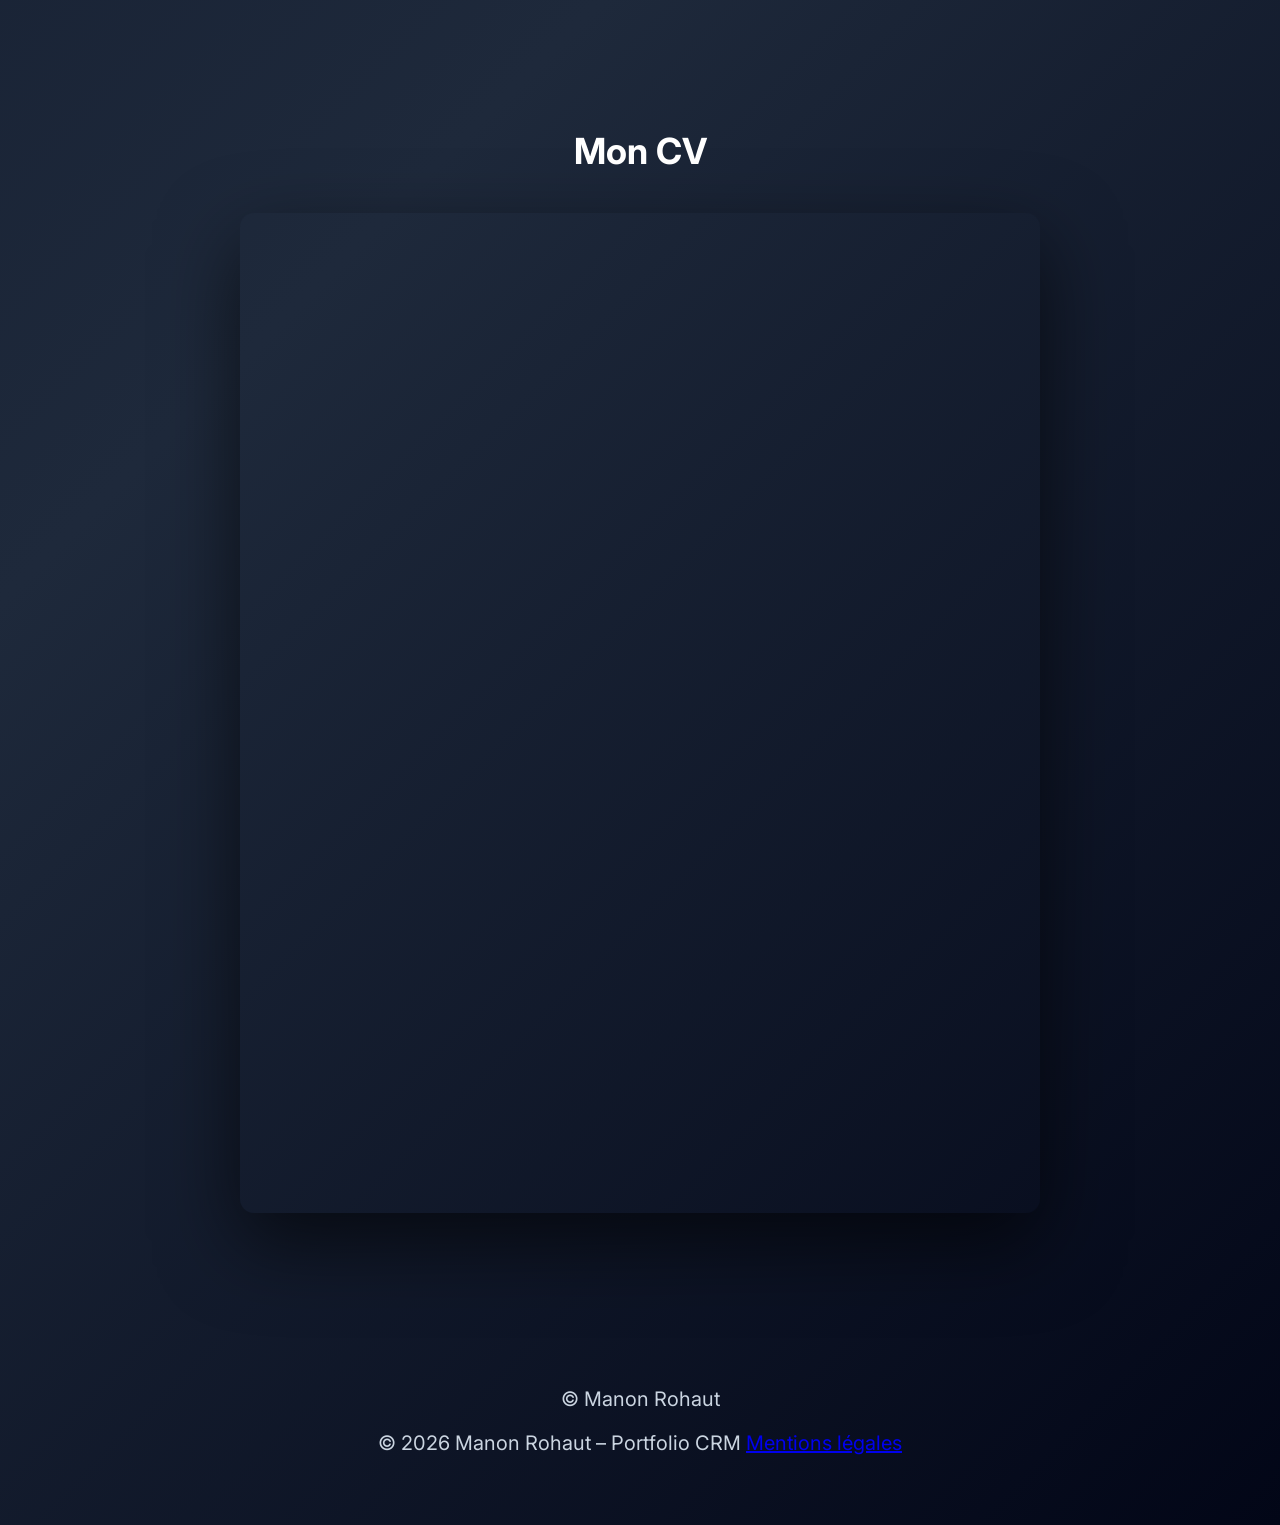
==== commit bbf29d82: "added legal mentions to footer" ====
--- a/index.html
+++ b/index.html
@@ -132,6 +132,12 @@
 
 <footer>
 <p>© Manon Rohaut</p>
+
+<p>
+© 2026 Manon Rohaut – Portfolio CRM  
+<a href="copyright.html">Mentions légales</a>
+</p>
+  
 </footer>
 
 <script>
--- a/style.css
+++ b/style.css
@@ -221,4 +221,24 @@
 padding-left:22px;
 }
 
-
+/* BOUTON LINKEDIN */
+
+.linkedin-button{
+display:inline-block;
+margin-top:15px;
+padding:14px 34px;
+background:#0a66c2;
+color:white;
+font-size:17px;
+border-radius:30px;
+text-decoration:none;
+box-shadow:0 10px 25px rgba(0,0,0,0.35);
+transition:all .25s ease;
+}
+
+.linkedin-button:hover{
+transform:translateY(-3px);
+box-shadow:0 18px 35px rgba(0,0,0,0.5);
+background:#004182;
+}
+
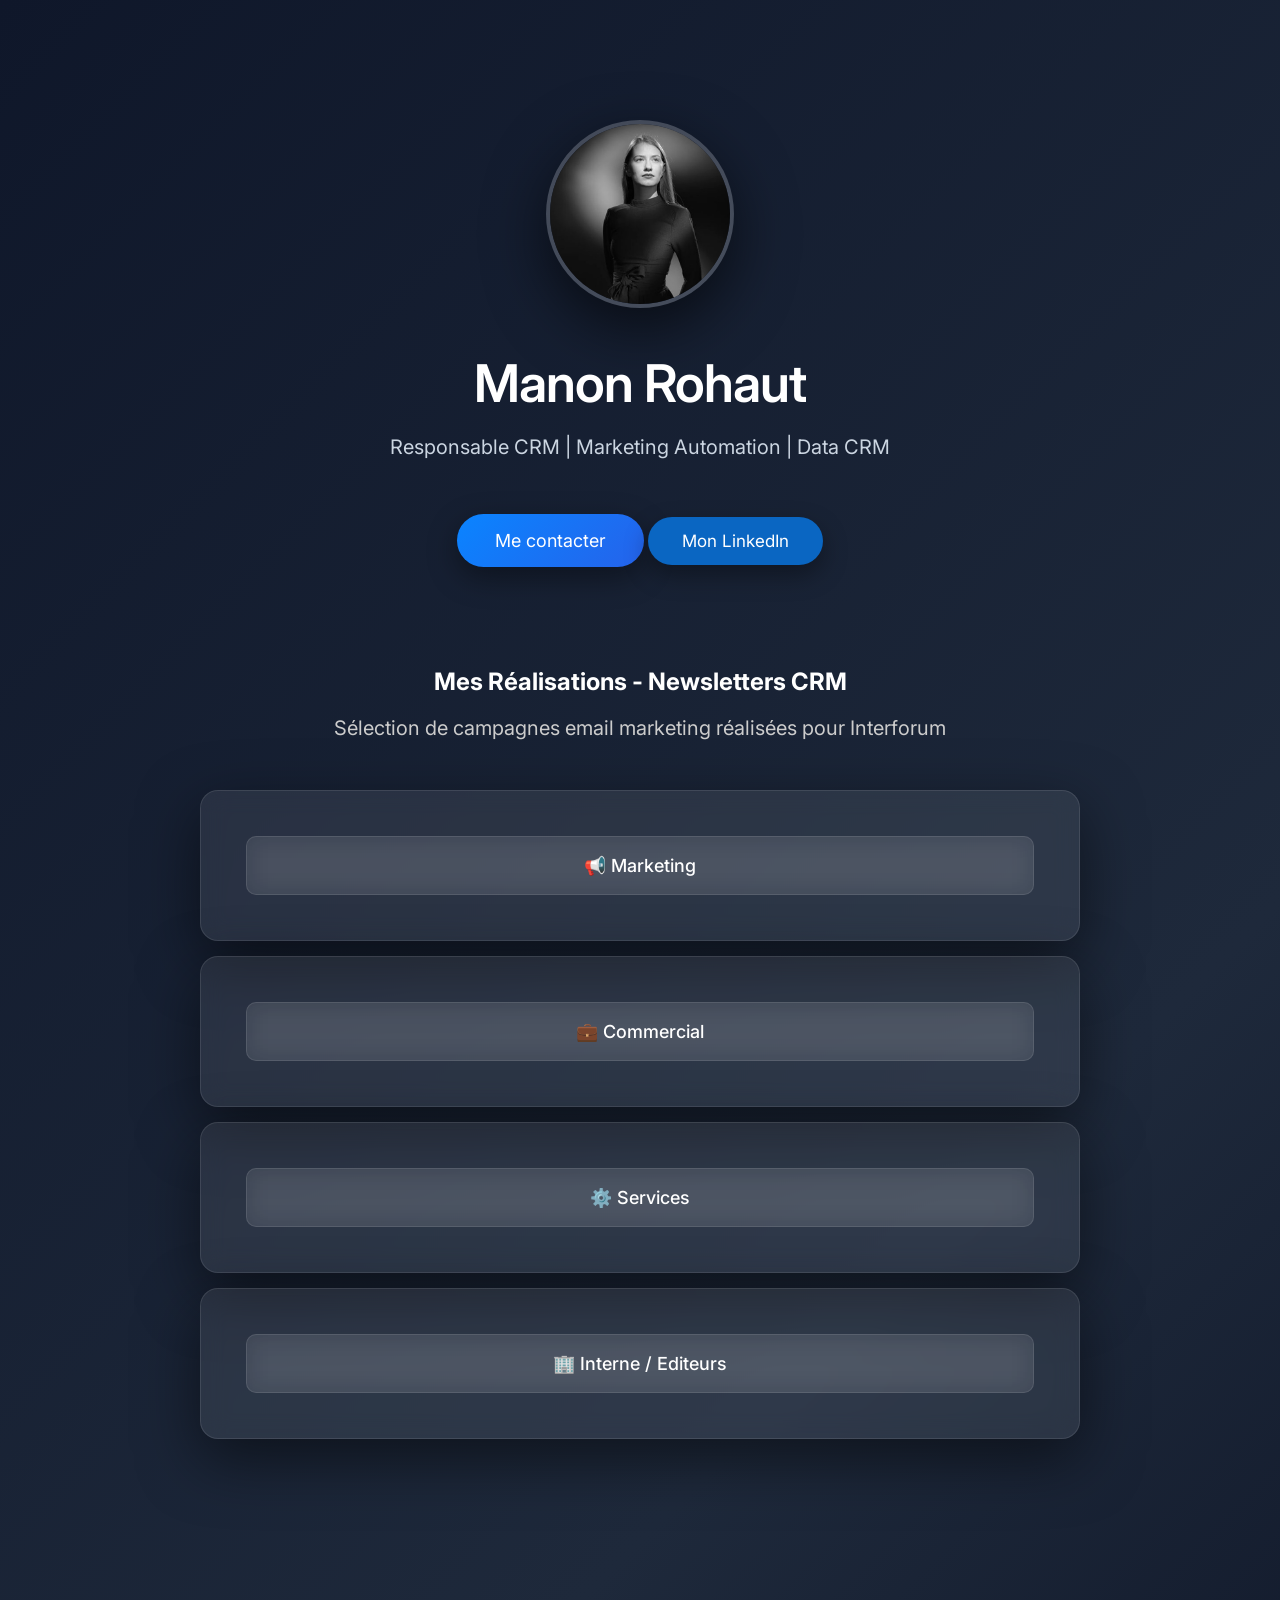
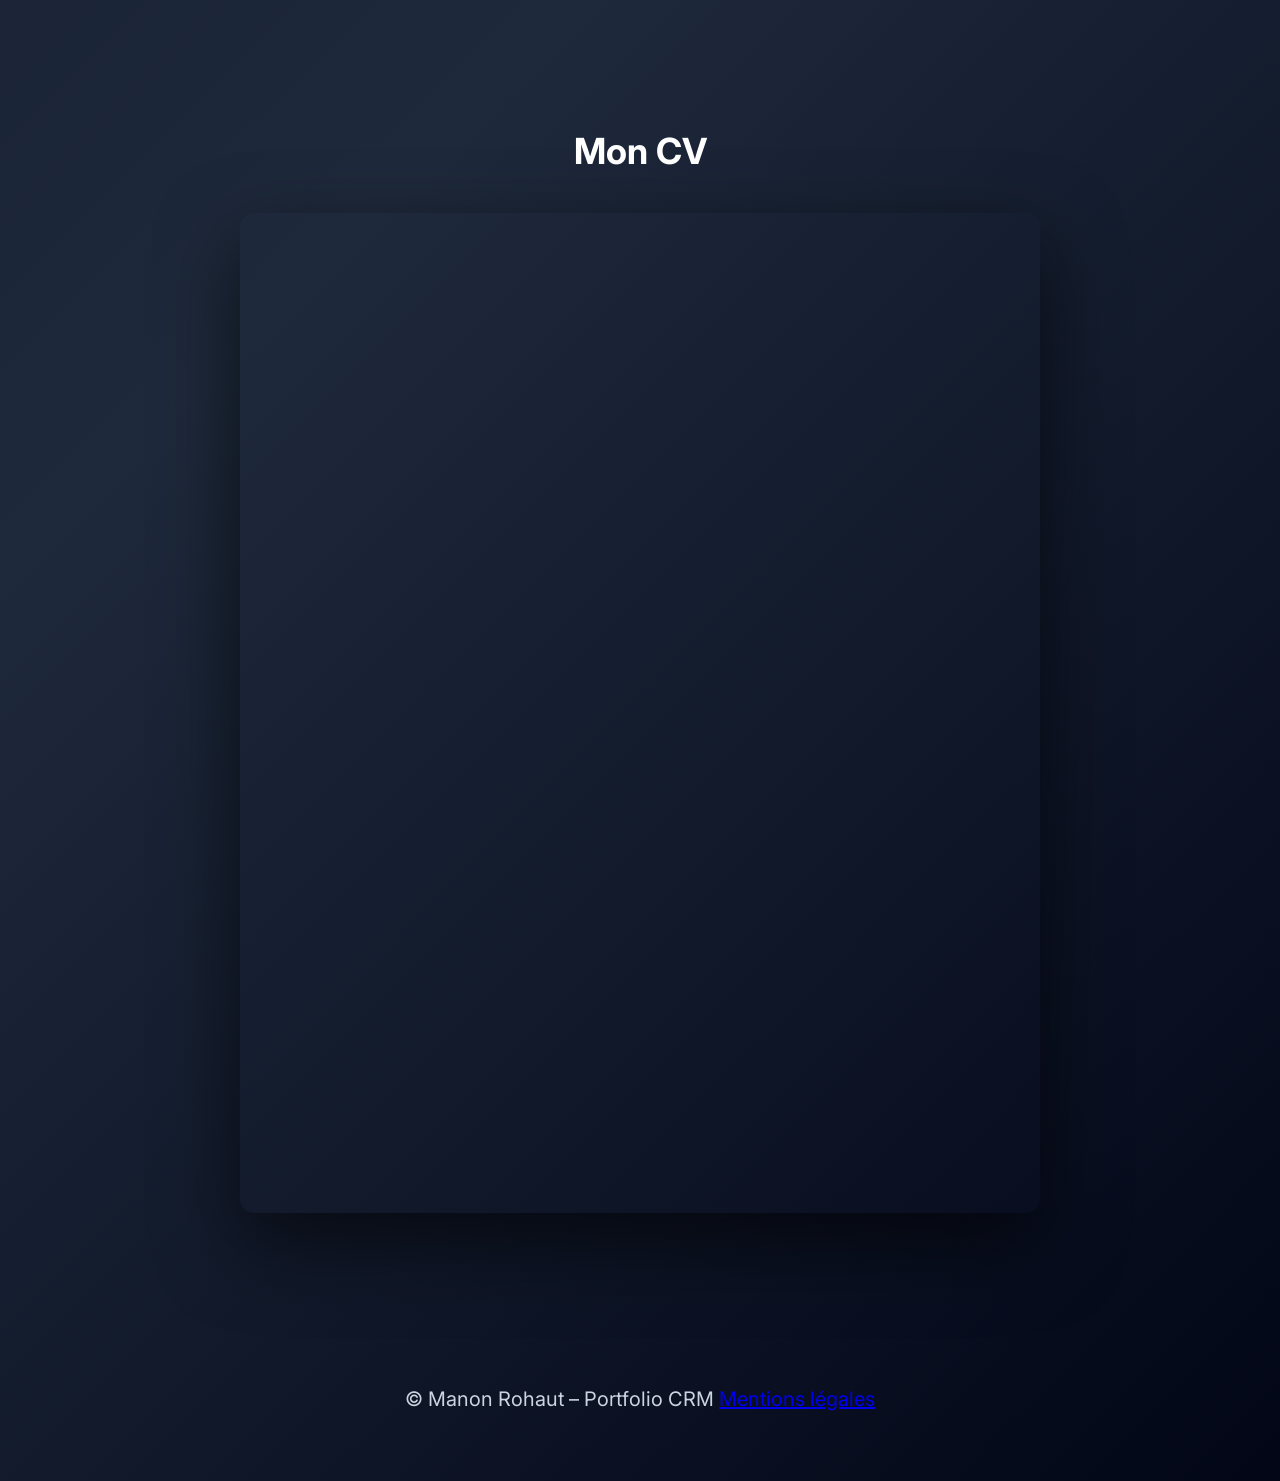
==== commit d95dbf64: "correction ortographiques + suppression element footer (copyright 2026)" ====
--- a/index.html
+++ b/index.html
@@ -24,12 +24,12 @@
 </a>
 
 <a href="https://www.linkedin.com/in/manon-rohaut/" target="_blank" class="linkedin-button">
-mon LinkedIn
+Mon LinkedIn
 </a>
   
 <section class="newsletter-section">
 
-<h2>Newsletters CRM</h2>
+<h2>Mes Réalisations - Newsletters CRM</h2>
 
 <p class="subtitle">
 Sélection de campagnes email marketing réalisées pour Interforum
@@ -131,10 +131,8 @@
 
 
 <footer>
-<p>© Manon Rohaut</p>
-
 <p>
-© 2026 Manon Rohaut – Portfolio CRM  
+© Manon Rohaut – Portfolio CRM  
 <a href="copyright.html">Mentions légales</a>
 </p>
   
